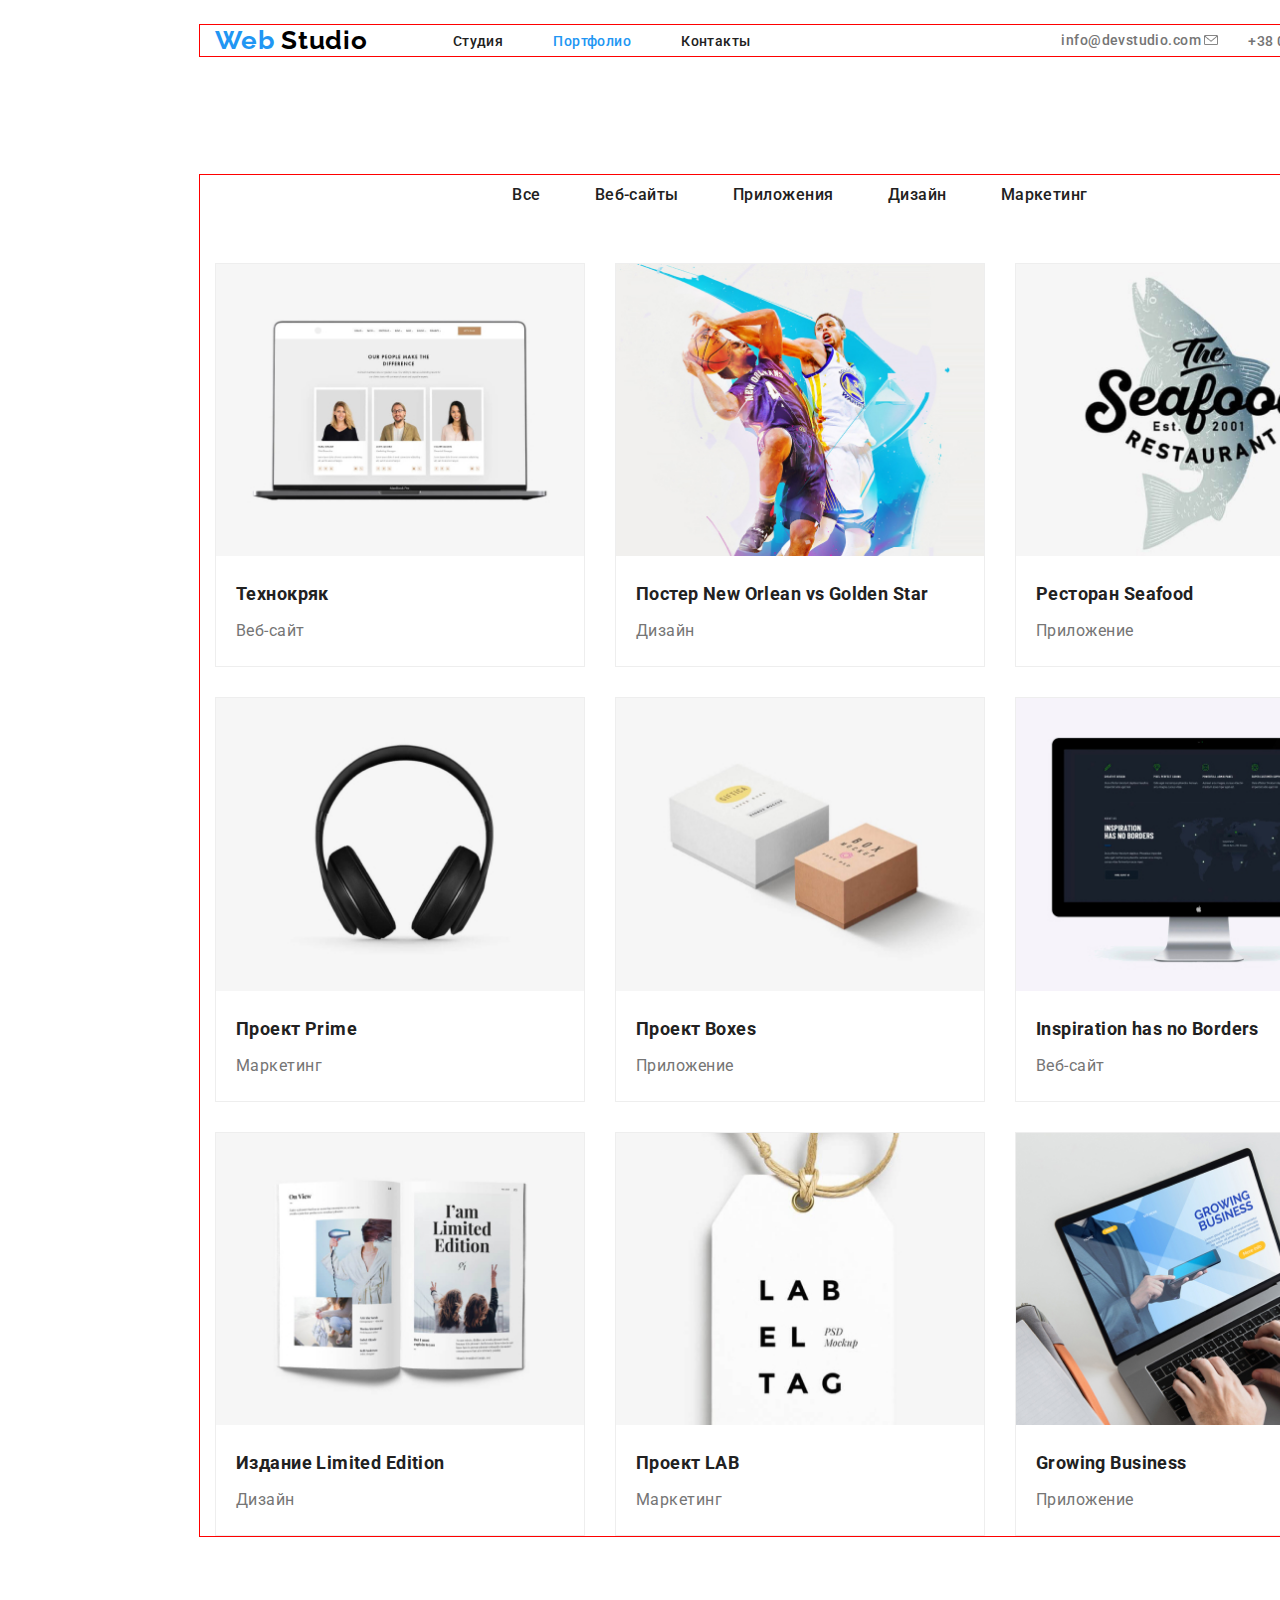
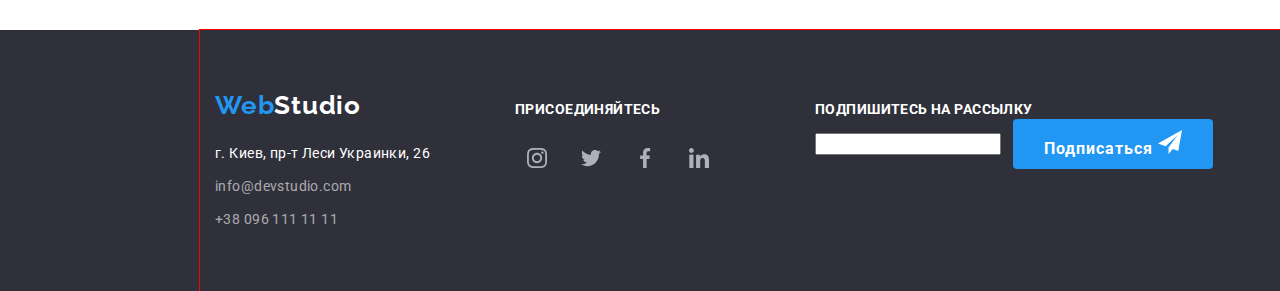
==== portfolio.html @ e5675f79 "Add files via upload" ====
<!DOCTYPE html>
<html lang="ru">
  <head>
    <meta charset="UTF-8" />
    <meta name="viewport" content="width=device-width, initial-scale=1.0" />
    <title>Портфолио</title>
    <link
      href="https://fonts.googleapis.com/css2?family=Raleway:wght@700&family=Roboto:wght@400;500;700;900&display=swap"
      rel="stylesheet"
    />
    <link rel="stylesheet" href="./normalize.css" />
    <link rel="stylesheet" href="./css/styles.css" />
  </head>
  <body>
    <header class="top-header">
      <div class="container header">
        <nav class="navigation">
          <a href="./portfolio.html" class="logo">
            <span class="first-logo">Web</span> Studio</a
          >
          <ul class="menu-nav list">
            <li class="menu-list">
              <a href="./index.html" class="link">Студия</a>
            </li>
            <li class="menu-list block-link">
              <a href="./portfolio.html" class="link-activ">Портфолио</a>
            </li>
            <li class="menu-list">
              <a href="" class="link">Контакты</a>
            </li>
          </ul>
        </nav>
        <address class="header-address">
          <ul class="menu-address list">
            <li class="mail-link">
              <a href="mailto:info@devstudio.com" class="link"
                >info@devstudio.com
                <img src="./image/envelopemail.jpg" alt="конверт" />
              </a>
            </li>
            <li>
              <a href="tel:+380961111111" class="link"
                >+38 096 111 11 11
                <img src="./image/smartphonetel.jpg" alt="телефон" />
              </a>
            </li>
          </ul>
        </address>
      </div>
    </header>
    <main>
      <section class="section top-margin">
        <div class="container">
          <h1 class="visually-hidden">Портфолио</h1>
          <ul class="section-filter list">
            <li class="filter-link">
              <button type="button" class="filter link">Все</button>
            </li>
            <li class="filter-link">
              <button type="button" class="filter link">
                Веб-сайты
              </button>
            </li>
            <li class="filter-link">
              <button type="button" class="filter link">
                Приложения
              </button>
            </li>
            <li class="filter-link">
              <button type="button" class="filter link">Дизайн</button>
            </li>
            <li class="filter-link">
              <button type="button" class="filter link">
                Маркетинг
              </button>
            </li>
          </ul>

          <ul class="section-group list">
            <li class="group-list">
              <a href="" class="link">
                <img
                  class="photo"
                  src="./image-portfolio/technocryak.jpg"
                  alt="3 человека на єкране ноутбука"
                  width="368"
                />
                <h3>Технокряк</h3>
                <p>Веб-сайт</p>
                <p class="text">
                  Технокряк это современная площадка распространения
                  коронавируса. Компании используют эту платформу для цифрового
                  шпионажа и атак на защищённые сервера конкурентов.
                </p>
              </a>
            </li>
            <li class="group-list">
              <a href="" class="link">
                <img
                  class="photo"
                  src="./image-portfolio/basketball.jpg"
                  alt="два баскетболиста в борьбе за мяч"
                  width="368"
                />
                <h3>Постер New Orlean vs Golden Star</h3>
                <p>Дизайн</p>
                <p class="text">
                  Технокряк это современная площадка распространения
                  коронавируса. Компании используют эту платформу для цифрового
                  шпионажа и атак на защищённые сервера конкурентов.
                </p>
              </a>
            </li>
            <li class="group-list">
              <a href="" class="link">
                <img
                  class="photo"
                  src="./image-portfolio/restaurant.jpg"
                  alt="логотип ресторана"
                  width="368"
                />
                <h3>Ресторан Seafood</h3>
                <p>Приложение</p>
                <p class="text">
                  Технокряк это современная площадка распространения
                  коронавируса. Компании используют эту платформу для цифрового
                  шпионажа и атак на защищённые сервера конкурентов.
                </p>
              </a>
            </li>
            <li class="group-list">
              <a href="" class="link">
                <img
                  class="photo"
                  src="./image-portfolio/headphones.jpg"
                  alt="наушники"
                  width="368"
                />
                <h3>Проект Prime</h3>
                <p>Маркетинг</p>
                <p class="text">
                  Технокряк это современная площадка распространения
                  коронавируса. Компании используют эту платформу для цифрового
                  шпионажа и атак на защищённые сервера конкурентов.
                </p>
              </a>
            </li>
            <li class="group-list">
              <a href="" class="link">
                <img
                  class="photo"
                  src="./image-portfolio/boxes.jpg"
                  alt="две коробочки"
                  width="368"
                />
                <h3>Проект Boxes</h3>
                <p>Приложение</p>
                <p class="text">
                  Технокряк это современная площадка распространения
                  коронавируса. Компании используют эту платформу для цифрового
                  шпионажа и атак на защищённые сервера конкурентов.
                </p>
              </a>
            </li>
            <li class="group-list">
              <a href="" class="link">
                <img
                  class="photo"
                  src="./image-portfolio/monitor.jpg"
                  alt="монитор"
                  width="368"
                />
                <h3>Inspiration has no Borders</h3>
                <p>Веб-сайт</p>
                <p class="text">
                  Технокряк это современная площадка распространения
                  коронавируса. Компании используют эту платформу для цифрового
                  шпионажа и атак на защищённые сервера конкурентов.
                </p>
              </a>
            </li>
            <li class="group-list">
              <a href="" class="link">
                <img
                  class="photo"
                  src="./image-portfolio/book.jpg"
                  alt="книга"
                  width="368"
                />
                <h3>Издание Limited Edition</h3>
                <p>Дизайн</p>
                <p class="text">
                  Технокряк это современная площадка распространения
                  коронавируса. Компании используют эту платформу для цифрового
                  шпионажа и атак на защищённые сервера конкурентов.
                </p>
              </a>
            </li>
            <li class="group-list">
              <a href="" class="link">
                <img
                  class="photo"
                  src="./image-portfolio/nameplate.jpg"
                  alt="табличка с буквами"
                  width="368"
                />
                <h3>Проект LAB</h3>
                <p>Маркетинг</p>
                <p class="text">
                  Технокряк это современная площадка распространения
                  коронавируса. Компании используют эту платформу для цифрового
                  шпионажа и атак на защищённые сервера конкурентов.
                </p>
              </a>
            </li>
            <li class="group-list">
              <a href="" class="link">
                <img
                  class="photo"
                  src="./image-portfolio/notebook.jpg"
                  alt="ноутбук"
                  width="368"
                />
                <h3>Growing Business</h3>
                <p>Приложение</p>
                <p class="text">
                  Технокряк это современная площадка распространения
                  коронавируса. Компании используют эту платформу для цифрового
                  шпионажа и атак на защищённые сервера конкурентов.
                </p>
              </a>
            </li>
          </ul>
        </div>
      </section>
    </main>
    <footer class="footer">
      <div class="container footer-box">
        <div class="footer-container">
          <a href="./index.html" class="footer-logo"
            ><span class="first-logo">Web</span> Studio</a
          >
          <address class="address">
            г. Киев, пр-т Леси Украинки, 26 <br />
            <ul class="footer-address list">
              <li class="address-mail">
                <a href="mailto:info@devstudio.com" class="link"
                  >info@devstudio.com
                </a>
              </li>
              <li>
                <a href="tel:+380961111111" class="link">+38 096 111 11 11 </a>
              </li>
            </ul>
          </address>
        </div>
        <div class="call">
          <b>присоединяйтесь</b>
          <ul class="social-footer list">
            <li class="social-link">
              <a href="https://www.instagram.com/">
                <img
                  src="./image/instagram.svg"
                  alt="иконка инстаграмма"
                  width="20"
                />
              </a>
            </li>
            <li class="social-link">
              <a href="https://twitter.com/">
                <img
                  src="./image/twitter.svg"
                  alt="иконка твиттера"
                  width="20"
                />
              </a>
            </li>
            <li class="social-link">
              <a href="https://www.facebook.com/">
                <img
                  src="./image/facebook.svg"
                  alt="иконка фэйсбук"
                  width="20"
                />
              </a>
            </li>
            <li class="social-link">
              <a href="https://www.linkedin.com/">
                <img
                  src="./image/linkedin.svg"
                  alt="иконка Линкедин"
                  width="20"
                />
              </a>
            </li>
          </ul>
        </div>

        <div class="subscription">
          <b>Подпишитесь на рассылку</b>
          <div class="mailing">
            <p><input type="email" name="login" /></p>
            <button type="button" class="button">
              Подписаться
              <img src="./image/send.svg" alt="Подписаться" width="24" />
            </button>
          </div>
        </div>
      </div>
    </footer>
  </body>
</html>
---- css/styles.css ----
html {
  box-sizing: border-box;
  width: 1600px;
}

*,
*::before,
*::after {
  box-sizing: inherit;
}

:root {
  --primery-text-color: #212121;
  --secondary-text-color: #757575;
  --third-text-color: #ffffff;
  --changing-text-color: #2196f3;
}

body {
  margin: 0;
  font-family: "Roboto", sans-serif;
  font-style: normal;
  font-weight: normal;
  font-size: 14px;
  line-height: 16px;
  letter-spacing: 0.03em;
  background-color: #ffffff;
  color: var(--primery-text-color);
}

.visually-hidden {
  position: absolute;
  width: 1px;
  height: 1px;
  margin: -1px;
  border: 0;
  padding: 0;
  white-space: nowrap;
  clip-path: inset(100%);
  clip: rect(0 0 0 0);
  overflow: hidden;
}

.container {
  width: 1200px;
  margin-left: auto;
  margin-right: auto;
  padding-left: 15px;
  padding-right: 15px;
  outline: 1px solid red;
}

.header {
  display: flex;
  align-items: center;
}

.top-header {
  padding-top: 25px;
  padding-bottom: 25px;
}

.navigation {
  display: flex;
  align-items: center;
  margin-right: auto;
}

.list {
  margin-top: 0;
  margin-bottom: 0;
  list-style: none;
}
.logo {
  display: inline-block;
  flex-direction: column;
  justify-content: start;
  margin-right: 85px;
  color: #000000;
  text-decoration: none;
  font-family: "Raleway", sans-serif;
  font-style: normal;
  font-weight: 700;
  font-size: 26px;
  line-height: 31px;
  letter-spacing: 0.03em;
}
.first-logo {
  color: var(--changing-text-color);
}

.menu-nav {
  display: flex;
  padding-left: 0;
}

.menu-nav .link {
  color: var(--primery-text-color);
  text-decoration: none;
  font-weight: 500;
}

.menu-nav .link-activ {
  color: var(--changing-text-color);
  text-decoration: none;
  font-weight: 500;
}

.menu-list:not(:last-child) {
  margin-right: 50px;
}

.block-link {
}

.menu-nav .link:hover,
.menu-nav .link:focus {
  color: var(--changing-text-color);
}

.menu-nav .link.current {
  color: var(--changing-text-color);
}

.menu-address {
  display: flex;
  justify-content: flex-end;
  align-items: flex-start;
  padding-left: 0;
}

.menu-address .link {
  color: #757575;
  text-decoration: none;
  font-style: normal;
  font-weight: 500;
}
.menu-address .link:hover,
.menu-address .link:focus {
  color: var(--changing-text-color);
}

.mail-link {
  margin-right: 30px;
}

.hero > .hero-title {
  margin-top: 0;
  margin-bottom: 30px;
  margin-left: auto;
  margin-right: auto;
  width: 696px;
  text-align: center;
  outline: 1px solid red;
  background: rgba(47, 48, 58, 0.8);
  color: var(--third-text-color);
  font-weight: 900;
  font-size: 44px;
  line-height: 60px;
  letter-spacing: 0.06em;
  text-transform: uppercase;
}

.hero {
  text-align: center;
  padding-top: 200px;
  padding-bottom: 200px;
}

.hero > .button {
  display: inline-block;
  margin-left: auto;
  margin-right: auto;
  min-width: 200px;
  padding: 10px 32px;
  border-radius: 4px;
  border: 1px solid transparent;
  align-items: center;
  text-align: center;
  letter-spacing: 0.06em;
}

.section {
  padding-bottom: 94px;
}

.section .section-qualities {
  display: flex;
  align-items: center;
  justify-content: space-between;
  padding-left: 0;
}

.qualities-item {
  width: calc((100% - 30px * 3) / 4);
}

.qualities-item:not(:last-child) {
  margin-right: 30px;
}

.section .section-qualities h3 {
  margin-top: 0;
  margin-bottom: 10px;
  align-items: start;
  font-weight: bold;
  font-size: 14px;
  letter-spacing: 0.03em;
  text-transform: uppercase;
}

.section .section-qualities p {
  margin-top: 0;
  margin-bottom: 0;
  align-items: start;
  color: var(--secondary-text-color);
  line-height: 24px;
  letter-spacing: 0.03em;
}

.section .section-qualities .block {
  width: 270px;
  padding: 25px 100px;
  margin-bottom: 30px;
  align-items: center;
}

.qualities-padding {
  padding-top: 94px;
}

.section .section-title {
  margin-top: 0;
  margin-bottom: 50px;
  font-weight: bold;
  font-size: 36px;
  line-height: 42px;
  text-align: center;
  letter-spacing: 0.03em;
}

.section .section-activity {
  display: flex;
  align-items: center;
  justify-content: space-between;
  padding-left: 0;
}

.activity-item {
  flex-direction: column;
  justify-content: center;
  text-align: center;
  width: calc((100% - 30px * 2) / 3);
  display: inline-block;
}

.activity-item:not(:last-child) {
  margin-right: 30px;
}

.section .section-activity h3 {
  display: inline-block;
  padding-top: 27px;
  padding-bottom: 27px;
  margin-top: 0;
  margin-bottom: 0;
  width: 370px;
  background: rgba(47, 48, 58, 0.8);
  color: var(--third-text-color);
  font-size: 14px;
  font-weight: bold;
  text-align: center;
  letter-spacing: 0.03em;
  text-transform: uppercase;
}

.section.field {
  padding-top: 94px;
  padding-bottom: 94px;
  background: #f5f4fa;
}

.section .section-command {
  display: flex;
  flex-wrap: wrap;
  align-items: center;
  justify-content: center;
  padding-left: 0;
}

.command-list {
  align-items: center;
  padding-bottom: 24px;
  width: calc((100% - 30px * 3) / 4);
  background: var(--third-text-color);
  box-shadow: 0px 2px 1px rgba(0, 0, 0, 0.2), 0px 1px 1px rgba(0, 0, 0, 0.14),
    0px 1px 3px rgba(0, 0, 0, 0.12);
  border-radius: 0px 0px 4px 4px;
}

.photo {
  display: block;
}

.command-list:not(:last-child) {
  margin-right: 30px;
}

.section .section-command h3 {
  margin-top: 30px;
  margin-bottom: 10px;
  font-weight: 500;
  font-size: 16px;
  line-height: 19px;
  text-align: center;
  letter-spacing: 0.03em;
}

.section .section-command p {
  margin-top: 0;
  margin-bottom: 16px;
  color: var(--secondary-text-color);
  font-size: 16px;
  line-height: 19px;
  text-align: center;
  letter-spacing: 0.03em;
}

.social {
  display: flex;
  padding-left: 0;
  margin-left: 32px;
  width: 206px;
}

.social-link {
  display: flex;
  justify-content: center;
  align-items: center;
  width: calc((100% - 10px * 3) / 4);
  height: 44px;
}

.social-link:not(:last-child) {
  margin-right: 10px;
}

.clients {
  display: flex;
  align-items: center;
  justify-content: center;
  padding-left: 0;
}

.clients-list {
  display: flex;
  width: calc(((100% - 30px * 5) / 6));
  border: 1px solid #afb1b8;
  border-radius: 4px;
}

.clients-list:hover,
.clients-list:focus {
  border: 1px solid #2196f3;
}

.clients-list.one {
  padding: 20px 63px;
}

.clients-list.two {
  padding: 19px 65px;
}

.clients-list.three {
  padding: 24px 64px;
}

.clients-list.four {
  padding: 24px 45px;
}

.clients-list.five {
  padding: 21px 55px;
}

.clients-list.six {
  padding: 22px 40px;
}

.clients-list:not(:last-child) {
  margin-right: 30px;
}

.clients-padding {
  padding-top: 94px;
}

.footer {
  background: #2f303a;
  color: var(--third-text-color);
}

.footer-box {
  display: flex;
  align-items: baseline;
  justify-content: start;
  padding-top: 60px;
  padding-bottom: 60px;
}

.footer-container {
  flex-direction: column;
  justify-content: start;
  margin-right: 30px;
  width: 270px;
}

.footer .address {
  font-style: normal;
  line-height: 24px;
  letter-spacing: 0.03em;
}

.footer .footer-logo {
  display: inline-flex;
  margin-bottom: 20px;
  color: var(--third-text-color);
  text-decoration: none;
  font-family: "Raleway", sans-serif;
  font-style: normal;
  font-weight: 700;
  font-size: 26px;
  line-height: 31px;
  letter-spacing: 0.03em;
}

.footer-address {
  padding-left: 0;
}

.footer-address .link {
  color: rgba(255, 255, 255, 0.6);
  text-decoration: none;
}

.footer-address .link:hover,
.footer-address .link:focus {
  color: var(--changing-text-color);
}

.address-mail {
  margin-top: 9px;
  margin-bottom: 9px;
}

.call {
  margin-right: 30px;
  width: 270px;
}

.footer .call b {
  display: inline-flex;
  margin-bottom: 20px;
  font-weight: bold;
  text-transform: uppercase;
}

.social-footer {
  display: flex;
  align-items: center;
  justify-content: center;
  padding-left: 0;
  width: 206px;
}

.subscription {
}

.subscription b {
  display: inline-flex;
  margin-bottom: 2px;
  font-weight: bold;
  text-transform: uppercase;
}

.mailing {
  display: flex;
}

.mailing > p {
  display: inline-flex;
  margin-right: 12px;
}

.footer-button {
  background: var(--changing-text-color);
  box-shadow: 0px 4px 4px rgba(0, 0, 0, 0.15);
}

.footer-button p {
  color: var(--third-text-color);
  font-size: 16px;
}

.button {
  display: inline-block;
  align-items: center;
  min-width: 200px;
  height: 50px;
  padding: 10px 28px;
  border-radius: 4px;
  border: 1px solid transparent;
  color: var(--third-text-color);
  background: var(--changing-text-color);
  text-decoration: none;
  font-weight: bold;
  font-size: 16px;
  line-height: 30px;
  align-items: center;
  text-align: center;
  letter-spacing: 0.06em;
}

/* Portfolio */

.top-margin {
  margin-bottom: 0;
  padding-top: 94px;
}

.section-filter {
  display: flex;
  align-items: center;
  justify-content: center;
  margin-right: auto;
  padding-left: 0;
  margin-bottom: 50px;
}

.filter {
  display: inline-block;
  min-width: 73px;
  height: 38px;
  padding: 6px 22px;
  border-radius: 4px;
  border: 1px solid transparent;
}

.filter-link:not(:last-child) {
  margin-right: 8px;
}

.section .section-filter .link {
  color: var(--primery-text-color);
  background: var(--third-text-color);
  font-weight: 500;
  font-size: 16px;
  line-height: 26px;
  text-align: center;
  letter-spacing: 0.03em;
  text-decoration: none;
}

.section .section-filter .link:hover,
.section .section-filter .link:focus,
.section .section-filter .link:active {
  color: var(--third-text-color);
  background: var(--changing-text-color);
}

.section .section-group {
  display: flex;
  flex-wrap: wrap;
  justify-content: start;
  padding-left: 0;
}

.group-list {
  padding-bottom: 20px;
  border: 1px solid #eeeeee;
  width: calc(((100% - 30px * 2) / 3));
  box-sizing: border-box;
}

.group-list:hover,
.group-list:focus,
.group-list:active {
  border: 1px solid #eeeeee;
  box-sizing: border-box;
  box-shadow: 1px 4px 6px rgba(0, 0, 0, 0.16), 0px 4px 4px rgba(0, 0, 0, 0.06),
    0px 1px 1px rgba(0, 0, 0, 0.12);
}

.group-list:not(:nth-child(3n)) {
  margin-right: 30px;
}

.group-list:nth-child(-n + 6) {
  margin-bottom: 30px;
}

.section .section-group .link {
  color: var(--primery-text-color);
  text-decoration: none;
}

.section .section-group .link > h3 {
  display: block;
  margin-top: 20px;
  margin-bottom: 4px;
  margin-left: 20px;
  font-weight: bold;
  font-size: 18px;
  line-height: 36px;
}

.section .section-group p {
  display: block;
  margin-top: 0;
  margin-bottom: 0;
  margin-left: 20px;
  color: var(--secondary-text-color);
  font-size: 16px;
  line-height: 30px;
  letter-spacing: 0.03em;
}

.section .section-group .text {
  display: none;
  color: var(--primery-text-color);
  font-size: 18px;
  line-height: 28px;
  letter-spacing: 0.03em;
}
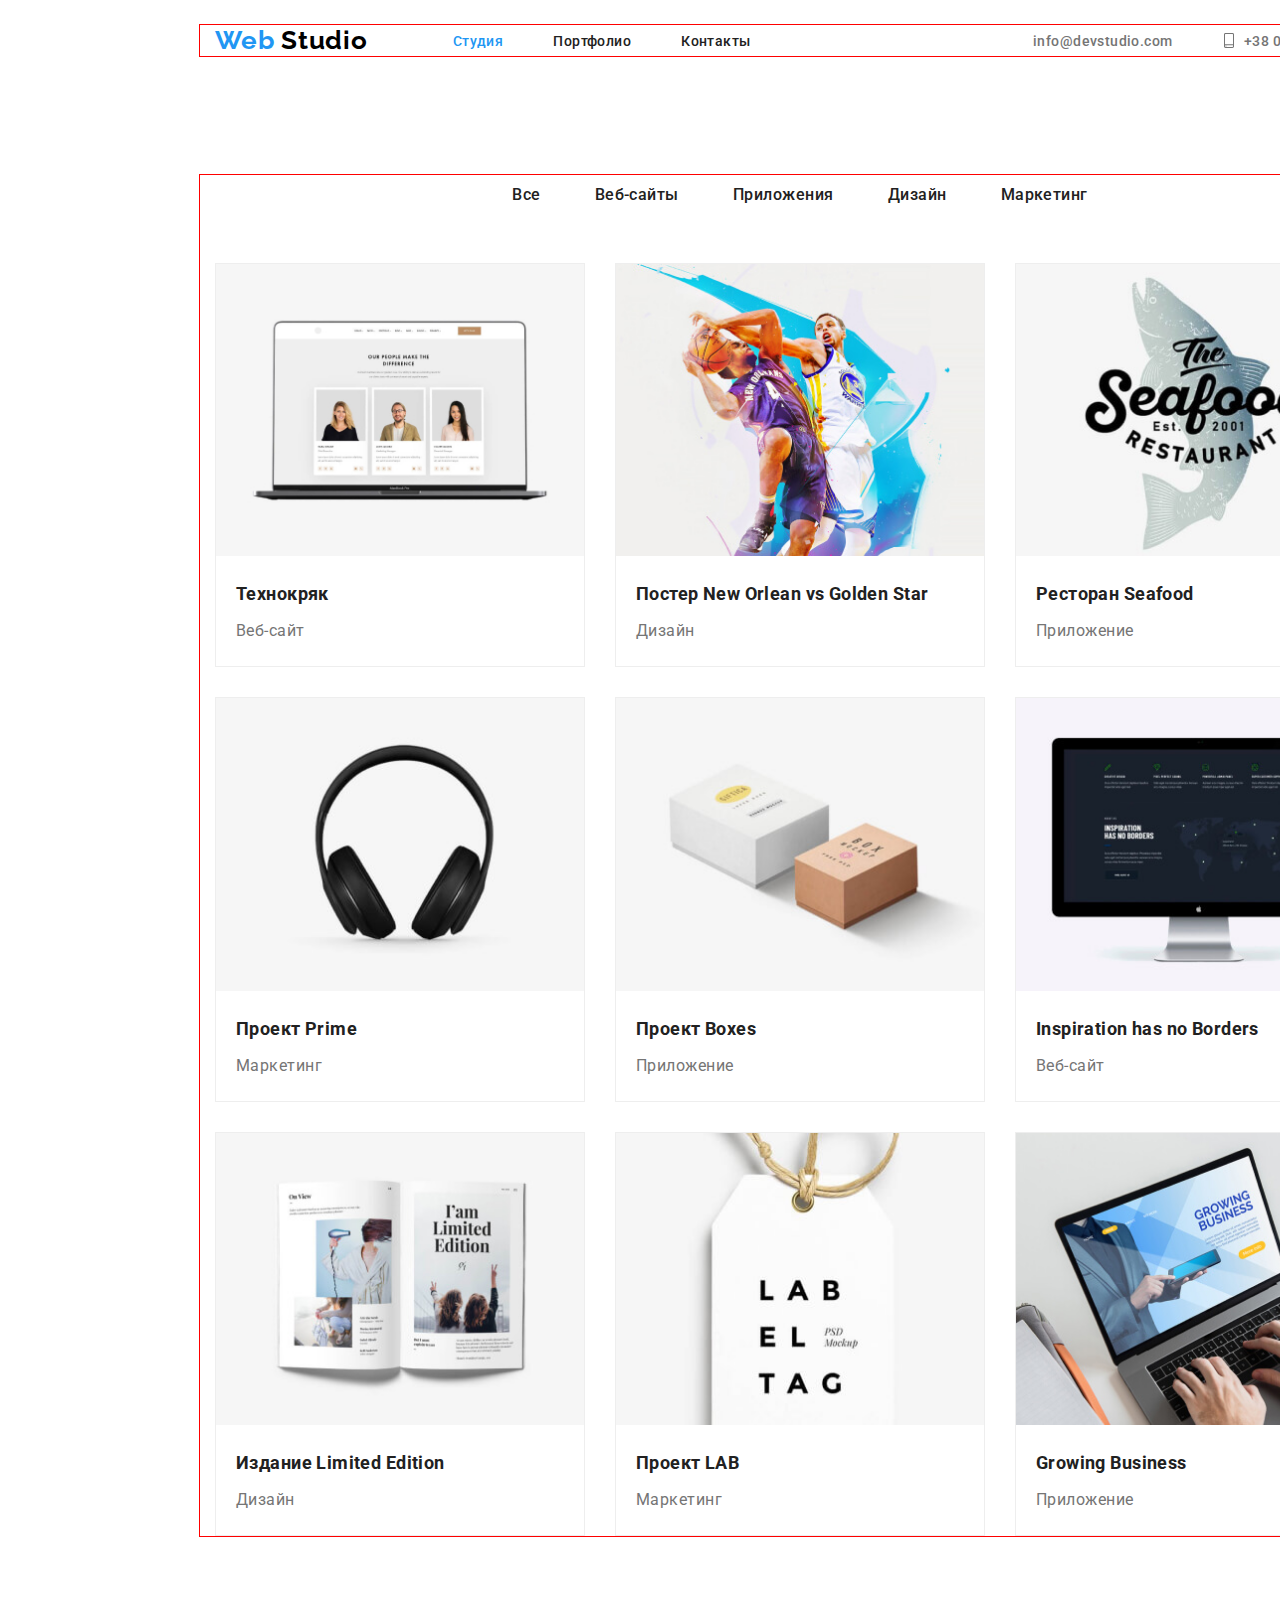
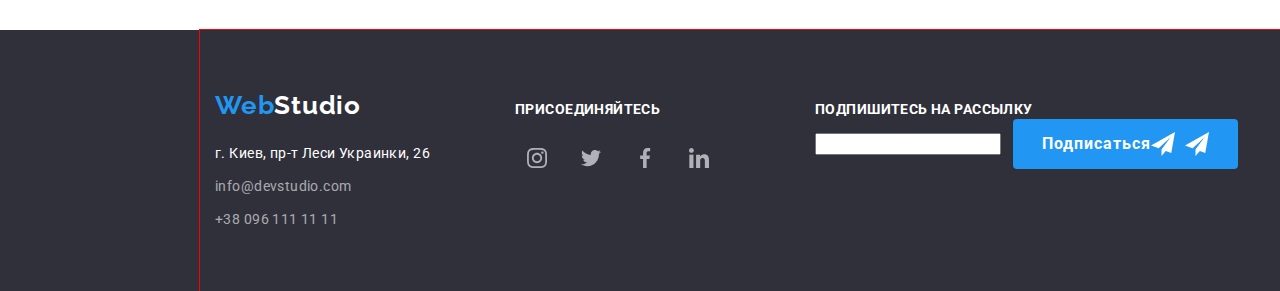
==== commit ca1f1773: "goit-markup-hw-04" ====
--- a/portfolio.html
+++ b/portfolio.html
@@ -15,15 +15,15 @@
     <header class="top-header">
       <div class="container header">
         <nav class="navigation">
-          <a href="./portfolio.html" class="logo">
-            <span class="first-logo">Web</span> Studio</a
+          <a href="./index.html" class="logo"
+            ><span class="first-logo">Web</span> Studio</a
           >
           <ul class="menu-nav list">
+            <li class="menu-list block-link">
+              <a href="./index.html" class="link-activ">Студия</a>
+            </li>
             <li class="menu-list">
-              <a href="./index.html" class="link">Студия</a>
-            </li>
-            <li class="menu-list block-link">
-              <a href="./portfolio.html" class="link-activ">Портфолио</a>
+              <a href="./portfolio.html" class="link">Портфолио</a>
             </li>
             <li class="menu-list">
               <a href="" class="link">Контакты</a>
@@ -35,14 +35,10 @@
             <li class="mail-link">
               <a href="mailto:info@devstudio.com" class="link"
                 >info@devstudio.com
-                <img src="./image/envelopemail.jpg" alt="конверт" />
-              </a>
-            </li>
-            <li>
-              <a href="tel:+380961111111" class="link"
-                >+38 096 111 11 11
-                <img src="./image/smartphonetel.jpg" alt="телефон" />
-              </a>
+              </a>
+            </li>
+            <li class="phone-link">
+              <a href="tel:+380961111111" class="link">+38 096 111 11 11 </a>
             </li>
           </ul>
         </address>
--- a/css/styles.css
+++ b/css/styles.css
@@ -110,9 +110,6 @@
   margin-right: 50px;
 }
 
-.block-link {
-}
-
 .menu-nav .link:hover,
 .menu-nav .link:focus {
   color: var(--changing-text-color);
@@ -123,9 +120,9 @@
 }
 
 .menu-address {
-  display: flex;
+  display: inline-flex;
   justify-content: flex-end;
-  align-items: flex-start;
+  align-items: center;
   padding-left: 0;
 }
 
@@ -135,13 +132,36 @@
   font-style: normal;
   font-weight: 500;
 }
+
 .menu-address .link:hover,
 .menu-address .link:focus {
   color: var(--changing-text-color);
 }
 
 .mail-link {
+  display: inline-flex;
+  width: 161px;
+  height: 16px;
   margin-right: 30px;
+  align-items: center;
+}
+
+.phone-link {
+  display: inline-flex;
+  width: 161px;
+  height: 16px;
+  align-items: center;
+}
+
+.phone-link::before {
+  content: "";
+  display: inline-block;
+  width: 10px;
+  height: 15px;
+  margin-right: 10px;
+  background-image: url(../image/smartphone.svg);
+  background-size: contain;
+  background-position: center;
 }
 
 .hero > .hero-title {
@@ -152,7 +172,6 @@
   width: 696px;
   text-align: center;
   outline: 1px solid red;
-  background: rgba(47, 48, 58, 0.8);
   color: var(--third-text-color);
   font-weight: 900;
   font-size: 44px;
@@ -162,9 +181,23 @@
 }
 
 .hero {
+  max-width: 1600px;
+  height: 600px;
+  margin-left: auto;
+  margin-right: auto;
   text-align: center;
   padding-top: 200px;
   padding-bottom: 200px;
+  background-color: #2f303a;
+  background-image: linear-gradient(
+      to right,
+      rgba(47, 48, 58, 0.8),
+      rgba(47, 48, 58, 0.8)
+    ),
+    url(../image/hero-image.jpg);
+  background-repeat: no-repeat;
+  background-size: cover;
+  background-position: center;
 }
 
 .hero > .button {
@@ -193,14 +226,59 @@
 
 .qualities-item {
   width: calc((100% - 30px * 3) / 4);
+  height: 251px;
 }
 
 .qualities-item:not(:last-child) {
   margin-right: 30px;
 }
 
+.qualities-item.details::before {
+  display: block;
+  content: "";
+  height: 120px;
+  background-color: #f5f4fa;
+  background-image: url(../image/antenna-1.svg);
+  background-repeat: no-repeat;
+  background-position: center;
+  border-radius: 4px;
+}
+
+.qualities-item.punctuality::before {
+  display: block;
+  content: "";
+  height: 120px;
+  background-color: #f5f4fa;
+  background-image: url(../image/clock-1.jpg);
+  background-repeat: no-repeat;
+  background-position: center;
+  border-radius: 4px;
+}
+
+.qualities-item.planning::before {
+  display: block;
+  content: "";
+  height: 120px;
+  background-color: #f5f4fa;
+  background-image: url(../image/diagram-1.jpg);
+  background-repeat: no-repeat;
+  background-position: center;
+  border-radius: 4px;
+}
+
+.qualities-item.technology::before {
+  display: block;
+  content: "";
+  height: 120px;
+  background-color: #f5f4fa;
+  background-image: url(../image/astronaut-1.jpg);
+  background-repeat: no-repeat;
+  background-position: center;
+  border-radius: 4px;
+}
+
 .section .section-qualities h3 {
-  margin-top: 0;
+  margin-top: 30px;
   margin-bottom: 10px;
   align-items: start;
   font-weight: bold;
@@ -216,13 +294,6 @@
   color: var(--secondary-text-color);
   line-height: 24px;
   letter-spacing: 0.03em;
-}
-
-.section .section-qualities .block {
-  width: 270px;
-  padding: 25px 100px;
-  margin-bottom: 30px;
-  align-items: center;
 }
 
 .qualities-padding {
@@ -466,15 +537,51 @@
   text-transform: uppercase;
 }
 
+.call-link {
+  display: flex;
+  justify-content: center;
+  align-items: center;
+  width: calc((100% - 10px * 3) / 4);
+  height: 44px;
+  background: var(--third-text-color);
+  background-repeat: no-repeat;
+  background-position: center;
+  border-radius: 50%;
+  background-color: rgba(255, 255, 255, 0.1);
+  background-size: 20px;
+}
+
+.call-link:hover,
+.call-link:focus {
+  background-color: var(--changing-text-color);
+}
+
+/* .inst {
+  background-image: url(../image/instagram-1.svg);
+}
+
+.twit {
+  background-image: url(../image/twitter-1.svg);
+}
+
+.face {
+  background-image: url(../image/facebook-1.svg);
+}
+
+.linked {
+  background-image: url(../image/linkedin-1.svg);
+} */
+
+.call-link:not(:last-child) {
+  margin-right: 10px;
+}
+
 .social-footer {
   display: flex;
   align-items: center;
-  justify-content: center;
+  justify-content: start;
   padding-left: 0;
   width: 206px;
-}
-
-.subscription {
 }
 
 .subscription b {
@@ -504,7 +611,7 @@
 }
 
 .button {
-  display: inline-block;
+  display: inline-flex;
   align-items: center;
   min-width: 200px;
   height: 50px;
@@ -512,7 +619,7 @@
   border-radius: 4px;
   border: 1px solid transparent;
   color: var(--third-text-color);
-  background: var(--changing-text-color);
+  background-color: var(--changing-text-color);
   text-decoration: none;
   font-weight: bold;
   font-size: 16px;
@@ -520,6 +627,16 @@
   align-items: center;
   text-align: center;
   letter-spacing: 0.06em;
+}
+
+.button::after {
+  content: "";
+  width: 24px;
+  height: 24px;
+  margin-left: 10px;
+
+  background-image: url(../image/icon-send.png);
+  background-size: contain;
 }
 
 /* Portfolio */
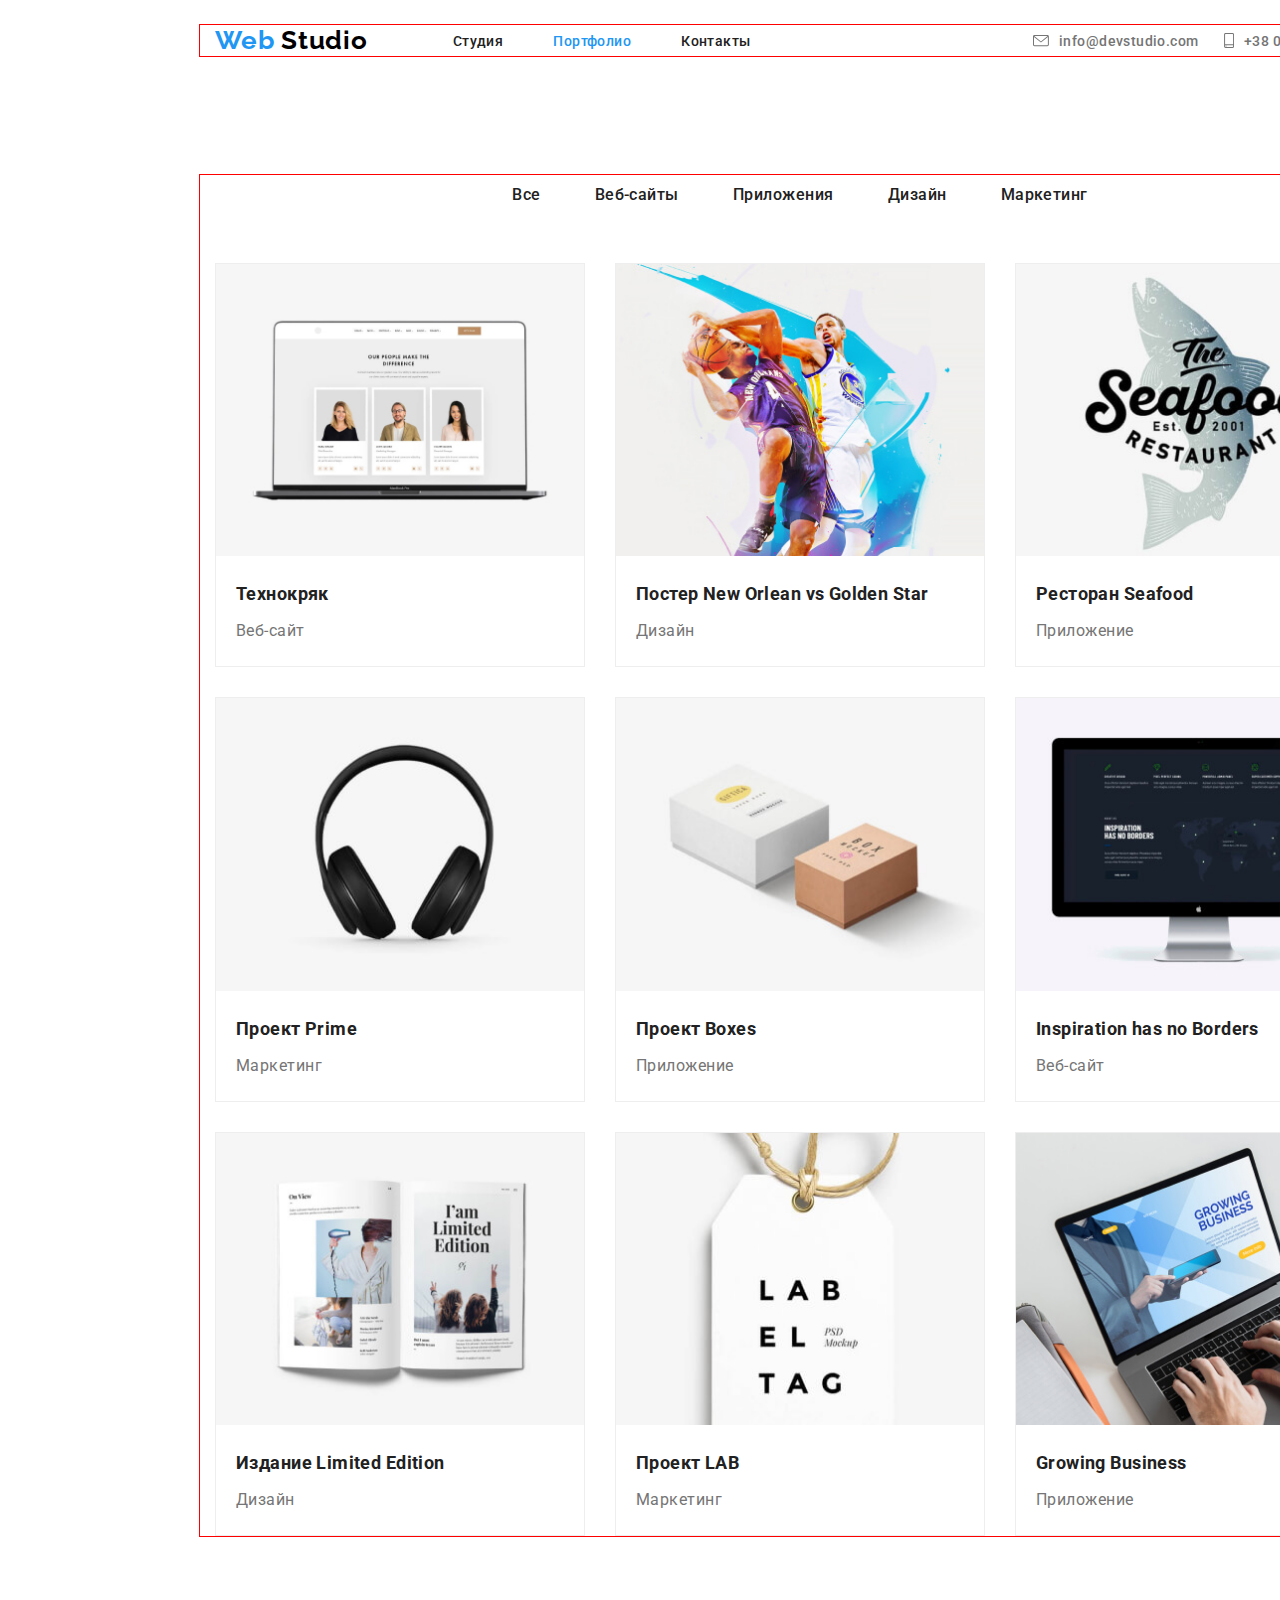
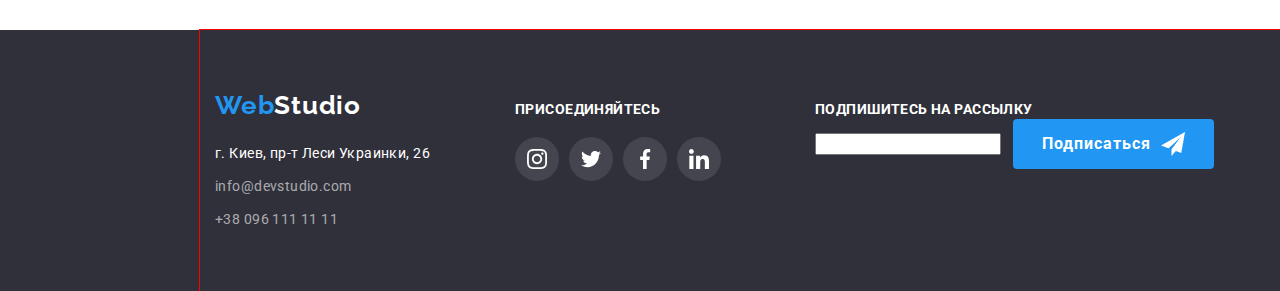
==== commit a4f44aad: "goit-markup-hw-04" ====
--- a/portfolio.html
+++ b/portfolio.html
@@ -20,25 +20,33 @@
           >
           <ul class="menu-nav list">
             <li class="menu-list block-link">
-              <a href="./index.html" class="link-activ">Студия</a>
+              <a href="./index.html" class="link">Студия</a>
             </li>
             <li class="menu-list">
-              <a href="./portfolio.html" class="link">Портфолио</a>
+              <a href="./portfolio.html" class="link-activ">Портфолио</a>
             </li>
             <li class="menu-list">
               <a href="" class="link">Контакты</a>
             </li>
           </ul>
         </nav>
-        <address class="header-address">
+        <address>
           <ul class="menu-address list">
             <li class="mail-link">
-              <a href="mailto:info@devstudio.com" class="link"
-                >info@devstudio.com
+              <a href="mailto:info@devstudio.com" class="link">
+                <svg class="envelopemail" width="16" height="12">
+                  <use href="./image/symbol-defs.svg#icon-envelopemail"></use>
+                </svg>
+                info@devstudio.com
               </a>
             </li>
             <li class="phone-link">
-              <a href="tel:+380961111111" class="link">+38 096 111 11 11 </a>
+              <a href="tel:+380961111111" class="link">
+                <svg class="envelopemail" width="10" height="15">
+                  <use href="./image/symbol-defs.svg#icon-smartphone"></use>
+                </svg>
+                +38 096 111 11 11
+              </a>
             </li>
           </ul>
         </address>
@@ -253,40 +261,32 @@
         <div class="call">
           <b>присоединяйтесь</b>
           <ul class="social-footer list">
-            <li class="social-link">
-              <a href="https://www.instagram.com/">
-                <img
-                  src="./image/instagram.svg"
-                  alt="иконка инстаграмма"
-                  width="20"
-                />
-              </a>
-            </li>
-            <li class="social-link">
-              <a href="https://twitter.com/">
-                <img
-                  src="./image/twitter.svg"
-                  alt="иконка твиттера"
-                  width="20"
-                />
-              </a>
-            </li>
-            <li class="social-link">
-              <a href="https://www.facebook.com/">
-                <img
-                  src="./image/facebook.svg"
-                  alt="иконка фэйсбук"
-                  width="20"
-                />
-              </a>
-            </li>
-            <li class="social-link">
-              <a href="https://www.linkedin.com/">
-                <img
-                  src="./image/linkedin.svg"
-                  alt="иконка Линкедин"
-                  width="20"
-                />
+            <li class="social-footer-link">
+              <a class="call-link" href="https://www.instagram.com/">
+                <svg class="call-icon">
+                  <use href="./image/symbol-defs.svg#icon-instagram"></use>
+                </svg>
+              </a>
+            </li>
+            <li class="social-footer-link">
+              <a class="call-link" href="https://twitter.com/">
+                <svg class="call-icon">
+                  <use href="./image/symbol-defs.svg#icon-twitter"></use>
+                </svg>
+              </a>
+            </li>
+            <li class="social-footer-link">
+              <a class="call-link" href="https://www.facebook.com/">
+                <svg class="call-icon">
+                  <use href="./image/symbol-defs.svg#icon-facebook"></use>
+                </svg>
+              </a>
+            </li>
+            <li class="social-footer-link">
+              <a class="call-link" href="https://www.linkedin.com/">
+                <svg class="call-icon">
+                  <use href="./image/symbol-defs.svg#icon-linkedin"></use>
+                </svg>
               </a>
             </li>
           </ul>
@@ -298,7 +298,6 @@
             <p><input type="email" name="login" /></p>
             <button type="button" class="button">
               Подписаться
-              <img src="./image/send.svg" alt="Подписаться" width="24" />
             </button>
           </div>
         </div>
--- a/css/styles.css
+++ b/css/styles.css
@@ -120,14 +120,17 @@
 }
 
 .menu-address {
-  display: inline-flex;
+  display: flex;
   justify-content: flex-end;
   align-items: center;
   padding-left: 0;
 }
 
 .menu-address .link {
-  color: #757575;
+  display: flex;
+  align-items: center;
+  color: var(--secondary-text-color);
+  fill: var(--secondary-text-color);
   text-decoration: none;
   font-style: normal;
   font-weight: 500;
@@ -136,14 +139,27 @@
 .menu-address .link:hover,
 .menu-address .link:focus {
   color: var(--changing-text-color);
-}
-
-.mail-link {
-  display: inline-flex;
+  fill: var(--changing-text-color);
+}
+
+.menu-address > .mail-link {
+  display: flex;
+  align-items: center;
   width: 161px;
   height: 16px;
   margin-right: 30px;
-  align-items: center;
+}
+
+.envelopemail {
+  display: flex;
+  margin-right: 10px;
+}
+
+.email-text {
+  font-weight: 500;
+  font-size: 14px;
+  line-height: 16px;
+  letter-spacing: 0.02em;
 }
 
 .phone-link {
@@ -151,17 +167,6 @@
   width: 161px;
   height: 16px;
   align-items: center;
-}
-
-.phone-link::before {
-  content: "";
-  display: inline-block;
-  width: 10px;
-  height: 15px;
-  margin-right: 10px;
-  background-image: url(../image/smartphone.svg);
-  background-size: contain;
-  background-position: center;
 }
 
 .hero > .hero-title {
@@ -188,11 +193,11 @@
   text-align: center;
   padding-top: 200px;
   padding-bottom: 200px;
-  background-color: #2f303a;
+  background-color: #c4c4c4;
   background-image: linear-gradient(
       to right,
-      rgba(47, 48, 58, 0.8),
-      rgba(47, 48, 58, 0.8)
+      rgba(47, 48, 58, 0.4),
+      rgba(47, 48, 58, 0.4)
     ),
     url(../image/hero-image.jpg);
   background-repeat: no-repeat;
@@ -249,7 +254,7 @@
   content: "";
   height: 120px;
   background-color: #f5f4fa;
-  background-image: url(../image/clock-1.jpg);
+  background-image: url(../image/clock-1.svg);
   background-repeat: no-repeat;
   background-position: center;
   border-radius: 4px;
@@ -260,7 +265,7 @@
   content: "";
   height: 120px;
   background-color: #f5f4fa;
-  background-image: url(../image/diagram-1.jpg);
+  background-image: url(../image/diagram-1.svg);
   background-repeat: no-repeat;
   background-position: center;
   border-radius: 4px;
@@ -271,7 +276,7 @@
   content: "";
   height: 120px;
   background-color: #f5f4fa;
-  background-image: url(../image/astronaut-1.jpg);
+  background-image: url(../image/astronaut-1.svg);
   background-repeat: no-repeat;
   background-position: center;
   border-radius: 4px;
@@ -405,17 +410,38 @@
 }
 
 .social-link {
-  display: flex;
+  display: inline-flex;
   justify-content: center;
   align-items: center;
-  width: calc((100% - 10px * 3) / 4);
+  width: 44px;
   height: 44px;
-}
-
-.social-link:not(:last-child) {
+  background: var(--third-text-color);
+  background-repeat: no-repeat;
+  background-position: center;
+  border-radius: 50%;
+  fill: #afb1b8;
+}
+
+.social-block {
+  display: inline-flex;
+}
+
+.social-block:not(:last-child) {
   margin-right: 10px;
 }
 
+.social-link:hover,
+.social-link:focus {
+  background-color: var(--changing-text-color);
+  fill: var(--third-text-color);
+}
+
+.social-icon {
+  display: inline-flex;
+  width: 20px;
+  height: 20px;
+}
+
 .clients {
   display: flex;
   align-items: center;
@@ -425,42 +451,63 @@
 
 .clients-list {
   display: flex;
-  width: calc(((100% - 30px * 5) / 6));
+  justify-content: center;
+  align-items: center;
+  width: 170px;
+  height: 90px;
+}
+
+.clients-list:not(:last-child) {
+  margin-right: 30px;
+}
+
+/* .clients-list.one {
+  padding: 20px 63px;
+}
+
+.clients-list.two {
+  padding: 19px 65px;
+}
+
+.clients-list.three {
+  padding: 24px 64px;
+}
+
+.clients-list.four {
+  padding: 24px 45px;
+}
+
+.clients-list.five {
+  padding: 21px 55px;
+}
+
+.clients-list.six {
+  padding: 22px 40px;
+} */
+
+.logo-link {
+  display: flex;
+  box-sizing: border-box;
+  align-items: center;
+  justify-content: center;
+  width: 170px;
+  height: 90px;
   border: 1px solid #afb1b8;
   border-radius: 4px;
-}
-
-.clients-list:hover,
-.clients-list:focus {
-  border: 1px solid #2196f3;
-}
-
-.clients-list.one {
-  padding: 20px 63px;
-}
-
-.clients-list.two {
-  padding: 19px 65px;
-}
-
-.clients-list.three {
-  padding: 24px 64px;
-}
-
-.clients-list.four {
-  padding: 24px 45px;
-}
-
-.clients-list.five {
-  padding: 21px 55px;
-}
-
-.clients-list.six {
-  padding: 22px 40px;
-}
-
-.clients-list:not(:last-child) {
-  margin-right: 30px;
+  fill: #afb1b8;
+}
+
+.logo-link:hover,
+.logo-link:focus {
+  border: solid #2196f3;
+  border-radius: 4px;
+  fill: var(--changing-text-color);
+}
+
+.logo-1 {
+  display: flex;
+  background-repeat: no-repeat;
+  align-items: center;
 }
 
 .clients-padding {
@@ -537,18 +584,50 @@
   text-transform: uppercase;
 }
 
+.social-footer-link {
+  display: inline-flex;
+}
+
+.social-footer-link:not(:last-child) {
+  margin-right: 10px;
+}
+
 .call-link {
-  display: flex;
+  display: inline-flex;
   justify-content: center;
   align-items: center;
-  width: calc((100% - 10px * 3) / 4);
+  width: 44px;
   height: 44px;
   background: var(--third-text-color);
   background-repeat: no-repeat;
   background-position: center;
   border-radius: 50%;
   background-color: rgba(255, 255, 255, 0.1);
-  background-size: 20px;
+}
+
+/* .call-link:hover,
+.call-link:focus {
+  background-color: var(--changing-text-color);
+}
+
+.inst {
+  background-image: url(../image/instagram-1.svg);
+}
+
+.twit {
+  background-image: url(../image/twitter-1.svg);
+}
+
+.face {
+  background-image: url(../image/facebook-1.svg);
+}
+
+.linked {
+  background-image: url(../image/linkedin-1.svg);
+} */
+
+.call-link:not(:last-child) {
+  margin-right: 10px;
 }
 
 .call-link:hover,
@@ -556,24 +635,14 @@
   background-color: var(--changing-text-color);
 }
 
-/* .inst {
-  background-image: url(../image/instagram-1.svg);
-}
-
-.twit {
-  background-image: url(../image/twitter-1.svg);
-}
-
-.face {
-  background-image: url(../image/facebook-1.svg);
-}
-
-.linked {
-  background-image: url(../image/linkedin-1.svg);
-} */
-
-.call-link:not(:last-child) {
-  margin-right: 10px;
+.call-icon {
+  display: inline-flex;
+  width: 20px;
+  height: 20px;
+  fill: var(--third-text-color);
+}
+
+.inst {
 }
 
 .social-footer {
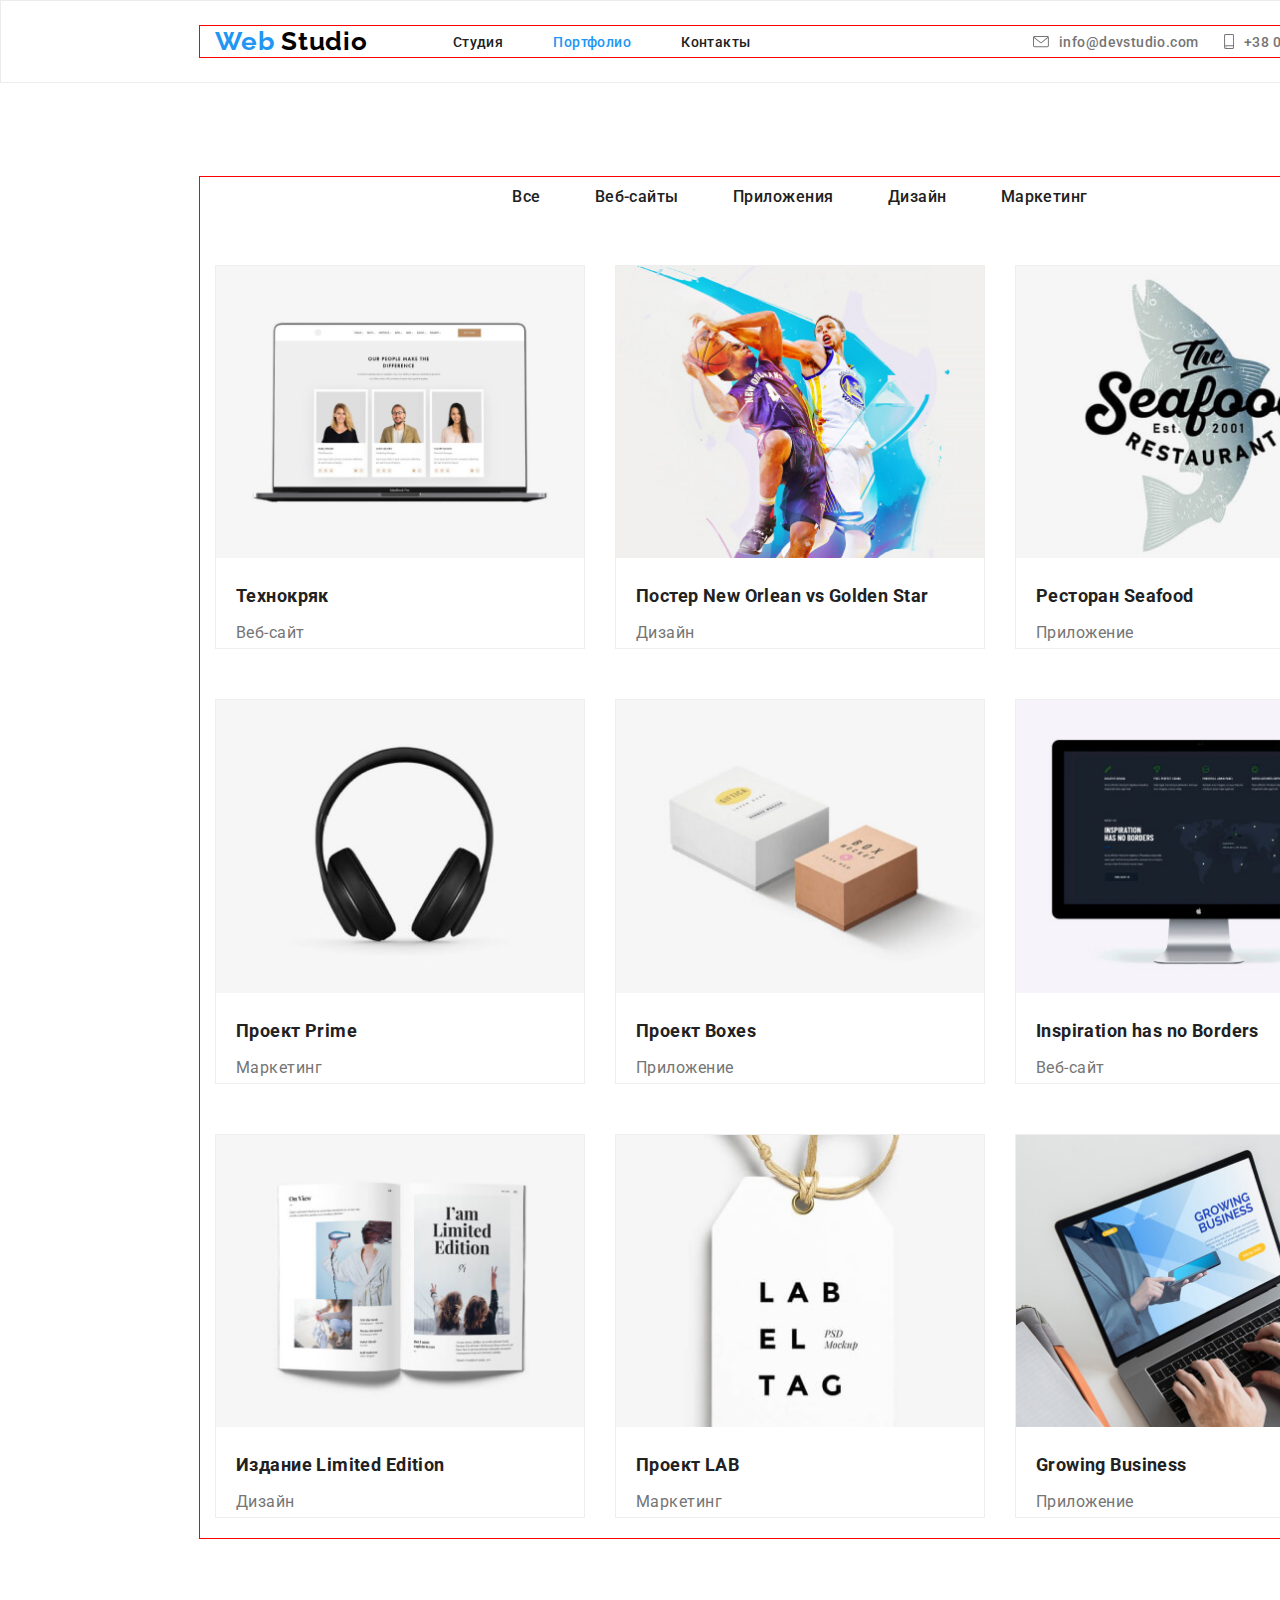
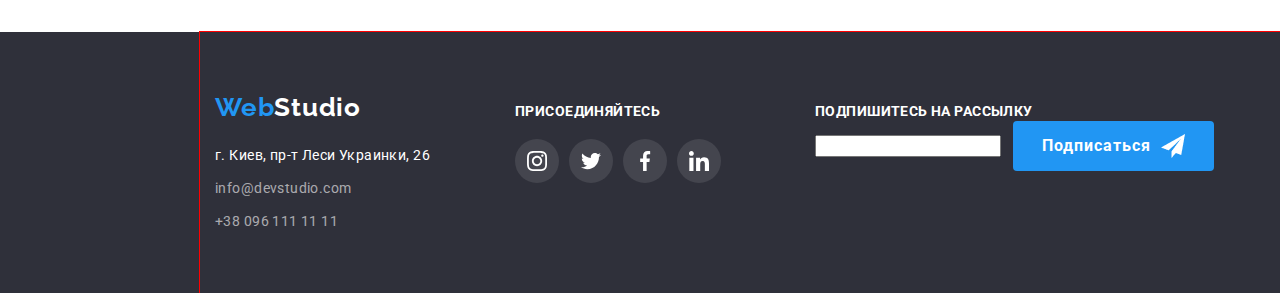
==== commit 3305628f: "goit-markup-hw-04" ====
--- a/portfolio.html
+++ b/portfolio.html
@@ -82,7 +82,7 @@
 
           <ul class="section-group list">
             <li class="group-list">
-              <a href="" class="link">
+              <a href="" class="link web-sites">
                 <img
                   class="photo"
                   src="./image-portfolio/technocryak.jpg"
@@ -99,7 +99,7 @@
               </a>
             </li>
             <li class="group-list">
-              <a href="" class="link">
+              <a href="" class="link web-sites">
                 <img
                   class="photo"
                   src="./image-portfolio/basketball.jpg"
@@ -116,7 +116,7 @@
               </a>
             </li>
             <li class="group-list">
-              <a href="" class="link">
+              <a href="" class="link web-sites">
                 <img
                   class="photo"
                   src="./image-portfolio/restaurant.jpg"
@@ -133,7 +133,7 @@
               </a>
             </li>
             <li class="group-list">
-              <a href="" class="link">
+              <a href="" class="link web-sites">
                 <img
                   class="photo"
                   src="./image-portfolio/headphones.jpg"
@@ -150,7 +150,7 @@
               </a>
             </li>
             <li class="group-list">
-              <a href="" class="link">
+              <a href="" class="link web-sites">
                 <img
                   class="photo"
                   src="./image-portfolio/boxes.jpg"
@@ -167,7 +167,7 @@
               </a>
             </li>
             <li class="group-list">
-              <a href="" class="link">
+              <a href="" class="link web-sites">
                 <img
                   class="photo"
                   src="./image-portfolio/monitor.jpg"
@@ -184,7 +184,7 @@
               </a>
             </li>
             <li class="group-list">
-              <a href="" class="link">
+              <a href="" class="link web-sites">
                 <img
                   class="photo"
                   src="./image-portfolio/book.jpg"
@@ -201,7 +201,7 @@
               </a>
             </li>
             <li class="group-list">
-              <a href="" class="link">
+              <a href="" class="link web-sites">
                 <img
                   class="photo"
                   src="./image-portfolio/nameplate.jpg"
@@ -218,7 +218,7 @@
               </a>
             </li>
             <li class="group-list">
-              <a href="" class="link">
+              <a href="" class="link web-sites">
                 <img
                   class="photo"
                   src="./image-portfolio/notebook.jpg"
--- a/css/styles.css
+++ b/css/styles.css
@@ -56,6 +56,7 @@
 }
 
 .top-header {
+  border: 1px solid #ececec;
   padding-top: 25px;
   padding-bottom: 25px;
 }
@@ -499,7 +500,7 @@
 
 .logo-link:hover,
 .logo-link:focus {
-  border: solid #2196f3;
+  border: 1px solid #2196f3;
   border-radius: 4px;
   fill: var(--changing-text-color);
 }
@@ -764,31 +765,32 @@
 
 .group-list {
   padding-bottom: 20px;
-  border: 1px solid #eeeeee;
   width: calc(((100% - 30px * 2) / 3));
   box-sizing: border-box;
 }
 
-.group-list:hover,
-.group-list:focus,
-.group-list:active {
+.group-list:not(:nth-child(3n)) {
+  margin-right: 30px;
+}
+
+.group-list:nth-child(-n + 6) {
+  margin-bottom: 30px;
+}
+
+.web-sites {
+  display: block;
+  border: 1px solid #eeeeee;
+  color: var(--primery-text-color);
+  text-decoration: none;
+}
+
+.web-sites:hover,
+.web-sites:focus,
+.web-sites:active {
   border: 1px solid #eeeeee;
   box-sizing: border-box;
   box-shadow: 1px 4px 6px rgba(0, 0, 0, 0.16), 0px 4px 4px rgba(0, 0, 0, 0.06),
     0px 1px 1px rgba(0, 0, 0, 0.12);
-}
-
-.group-list:not(:nth-child(3n)) {
-  margin-right: 30px;
-}
-
-.group-list:nth-child(-n + 6) {
-  margin-bottom: 30px;
-}
-
-.section .section-group .link {
-  color: var(--primery-text-color);
-  text-decoration: none;
 }
 
 .section .section-group .link > h3 {
